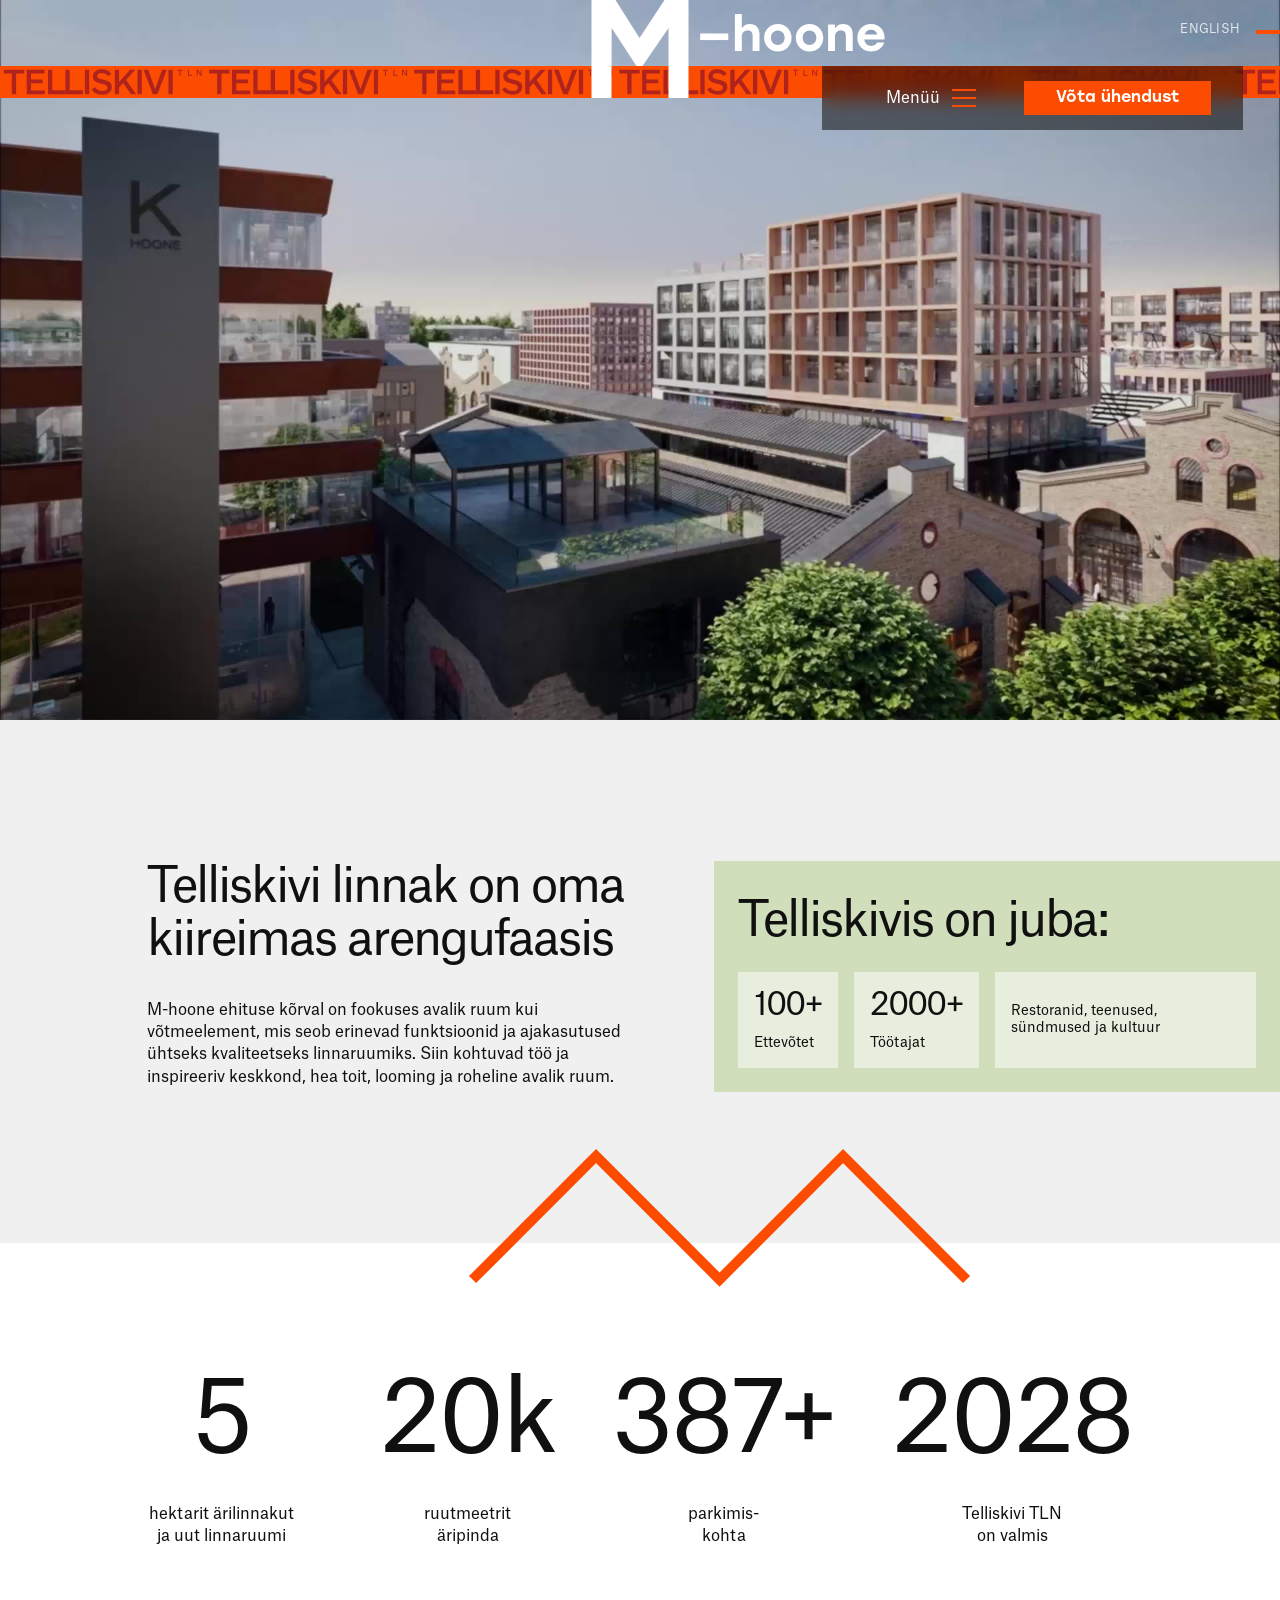
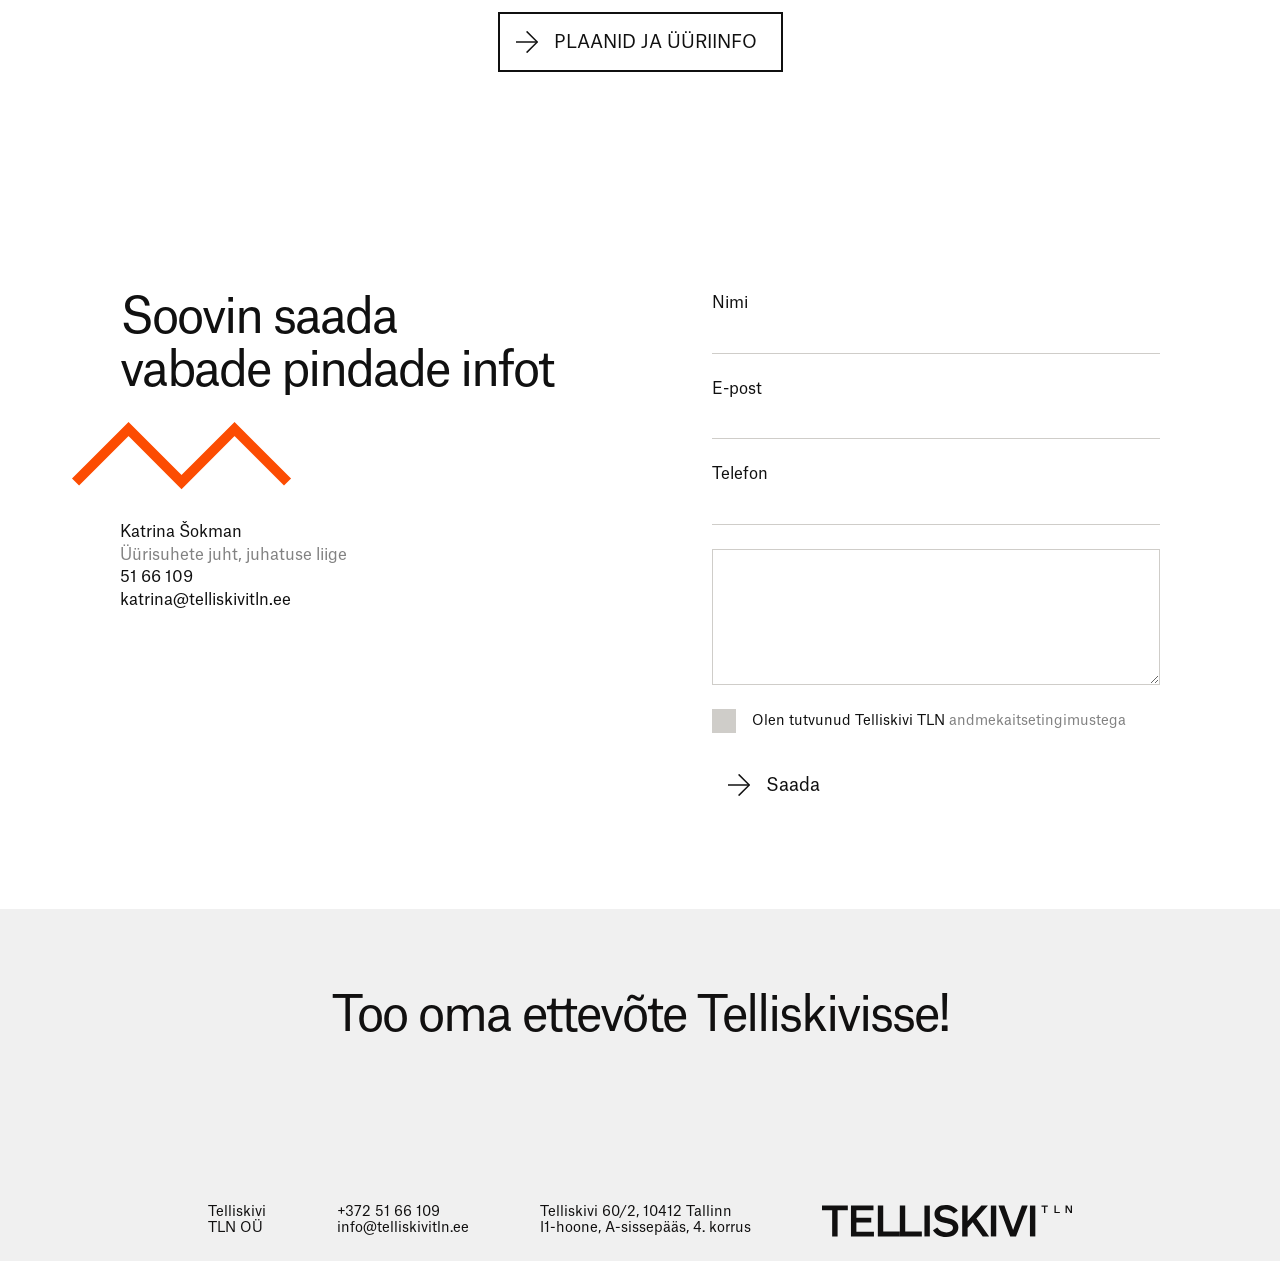
==== index.html @ 3dfd6c57 "Add files via upload" ====
<!doctype html>
<html lang="et">
<head>
  <!-- @head -->
  <meta charset="utf-8">
  <meta name="viewport" content="width=device-width, initial-scale=1">
  <meta name="robots" content="noindex, nofollow">
  <meta name="theme-color" content="#FC4C02">
  <!-- Fonts are always fetched in CORS mode, so this preload needs crossorigin.
       That means it fails when you open the file straight from Finder (file://)
       and Chrome logs a warning — harmless, and it works correctly once the site
       is served over http, which is how the client will see it. -->
  <link rel="preload" href="assets/fonts/AtlasGrotesk-Regular-Web.woff" as="font" type="font/woff" crossorigin>
  <link rel="stylesheet" href="assets/css/tokens.css">
  <link rel="stylesheet" href="assets/css/style.css">
  <!-- /@head -->
  <title>M-hoone | Telliskivi TLN</title>
</head>
<body>

  <!-- @sprite -->
  <svg class="sprite" aria-hidden="true" focusable="false" xmlns="http://www.w3.org/2000/svg">
    <!-- nool.svg, stroke switched to currentColor so it follows the button label -->
    <symbol id="ic-nool" viewBox="0 0 22 22">
      <path d="M0 11.0024H21.2067" stroke="currentColor" stroke-width="1.5" stroke-miterlimit="10" fill="none"/>
      <path d="M10.6033 0.367188L21.2637 11.0025L10.6033 21.6378" stroke="currentColor" stroke-width="1.5" stroke-miterlimit="10" fill="none"/>
    </symbol>
    <!-- nool_small.svg — 9x9 down chevron -->
    <symbol id="ic-nool-small" viewBox="0 0 9 9">
      <path d="M4.22119 0L4.22119 7.71152" stroke="currentColor" stroke-miterlimit="10" fill="none"/>
      <path d="M0.354004 3.85596L4.22139 7.73246L8.08878 3.85596" stroke="currentColor" stroke-miterlimit="10" fill="none"/>
    </symbol>
    <!-- clear-filters X (Figma 1:33245, 18x18) -->
    <symbol id="ic-sulge" viewBox="0 0 18 18">
      <path d="M1 1L17 17" stroke="currentColor" stroke-width="1.5" stroke-miterlimit="10" fill="none"/>
      <path d="M17 1L1 17" stroke="currentColor" stroke-width="1.5" stroke-miterlimit="10" fill="none"/>
    </symbol>
  </svg>
  <!-- /@sprite -->

  <!-- @header -->
  <header class="hdr" data-header>

    <a class="hdr__lang" href="#" aria-label="Switch to English">ENGLISH</a>
    <span class="hdr__lang-bar" aria-hidden="true"></span>

    <!-- ticker — the exported strip (logo_scroll.svg), cropped to one
         205.12px x 7 word period so it tiles seamlessly. -->
    <div class="ticker" aria-hidden="true">
      <div class="ticker__track" data-ticker-track></div>
    </div>

    <!-- Logo is inlined so it can take its colour from the header:
         white over the hero video, dark on the pale pages. One asset,
         no light/dark pair to keep in sync. Source: m-hoone-logo.svg -->
    <a class="hdr__logo" href="index.html" aria-label="M-hoone, Telliskivi">
      <svg class="hdr__logo-svg" role="img" aria-label="M-hoone" width="419" height="98" viewBox="0 0 419 98" fill="none" xmlns="http://www.w3.org/2000/svg">
      <path d="M404.751 51.5759C396.495 51.5759 390.831 45.7199 390.831 37.8479C390.831 29.9279 396.543 24.0239 404.607 24.0239C413.343 24.0239 418.767 30.8879 418.095 39.5759H397.839C398.271 43.7999 401.151 45.9119 404.703 45.9119C407.343 45.9119 409.647 44.7119 410.559 42.5999H417.663C415.695 48.8399 410.415 51.5759 404.751 51.5759ZM398.175 34.5359H410.799C410.031 31.6559 407.871 29.6879 404.559 29.6879C401.199 29.6879 399.039 31.7039 398.175 34.5359Z" fill="currentColor"/>
      <path d="M361.596 50.9999V24.5999H368.46V28.1999C370.38 25.5119 373.02 24.0239 376.668 24.0239C382.62 24.0239 386.22 27.9599 386.22 34.4399V50.9999H379.356V35.9279C379.356 32.4719 378.06 30.5519 374.412 30.5519C370.524 30.5519 368.46 32.8079 368.46 37.1279V50.9999H361.596Z" fill="currentColor"/>
      <path d="M343.012 24.0239C350.644 24.0239 356.788 29.8319 356.788 37.7999C356.788 45.7679 350.74 51.5759 343.012 51.5759C335.332 51.5759 329.284 45.7199 329.284 37.7999C329.284 29.8319 335.428 24.0239 343.012 24.0239ZM343.012 30.5519C339.172 30.5519 336.196 33.4799 336.196 37.7999C336.196 42.1679 339.172 45.0479 343.012 45.0479C346.852 45.0479 349.828 42.1679 349.828 37.7999C349.828 33.4799 346.852 30.5519 343.012 30.5519Z" fill="currentColor"/>
      <path d="M311.325 24.0239C318.957 24.0239 325.101 29.8319 325.101 37.7999C325.101 45.7679 319.053 51.5759 311.325 51.5759C303.645 51.5759 297.597 45.7199 297.597 37.7999C297.597 29.8319 303.741 24.0239 311.325 24.0239ZM311.325 30.5519C307.485 30.5519 304.509 33.4799 304.509 37.7999C304.509 42.1679 307.485 45.0479 311.325 45.0479C315.165 45.0479 318.141 42.1679 318.141 37.7999C318.141 33.4799 315.165 30.5519 311.325 30.5519Z" fill="currentColor"/>
      <path d="M268.413 51V14.04H275.277V28.2C277.197 25.512 279.837 24.024 283.485 24.024C289.389 24.024 292.989 27.96 292.989 34.44V51H286.125V35.928C286.125 32.472 284.781 30.552 281.181 30.552C277.341 30.552 275.277 32.808 275.277 37.128V51H268.413Z" fill="currentColor"/>
      <path d="M261.776 33.48V40.056H233.648V33.48H261.776Z" fill="currentColor"/>
      <path d="M125 98V0H149L173 38L198 0H222V98L202 98V28L176 66L170 66L145.161 28L145 98L125 98Z" fill="currentColor"/>
      </svg>
    </a>

    <div class="hdr__menu">
      <button class="hdr__menu-btn" data-burger aria-expanded="false" aria-controls="site-nav">
        <span class="hdr__menu-label">Men&uuml;&uuml;</span>
        <span class="hdr__burger" aria-hidden="true"><i></i><i></i><i></i></span>
      </button>
      <a class="btn btn--orange" href="#kontakt">V&otilde;ta &uuml;hendust</a>
    </div>

    <!-- open menu — Figma 1:399. Blurred panel under the menu bar, right-inset 224px. -->
    <nav class="menu-drop" id="site-nav" data-nav>
      <a href="index.html" data-page="index" aria-current="page">Tutvustus</a>
      <a href="hinnad-ja-plaanid.html" data-page="hinnad-ja-plaanid">Plaanid ja &uuml;&uuml;riinfo</a>
      <a href="siseviimistlus.html" data-page="siseviimistlus">Siseviimistlus</a>
      <a href="galerii.html" data-page="galerii">Galerii</a>
      <a href="https://telliskivitln.ee" data-page="telliskivi">Telliskivi TLN</a>
    </nav>

  </header>
  <!-- /@header -->

  <main>

    <!-- ===== HERO (Figma 1:21) ===== -->
    <section class="hero">
      <div class="hero__media">
        <video class="hero__video"
               data-lazy-video
               data-src="assets/video/hero.mp4"
               poster="assets/img/hero-poster.jpg"
               muted loop playsinline preload="none"
               aria-label="Telliskivi linnak, M-hoone"></video>
      </div>
    </section>

    <!-- ===== INTRO (Figma 1:71) ===== -->
    <section class="intro">
      <div class="canvas">
      <div class="intro__grid">

        <div class="intro__text">
          <h1 class="intro__title h1" data-reveal>Telliskivi linnak on oma kiireimas arengufaasis</h1>
          <p class="intro__body" data-reveal data-reveal-delay="120">
            M-hoone ehituse k&otilde;rval on fookuses avalik ruum kui v&otilde;tmeelement, mis seob
            erinevad funktsioonid ja ajakasutused &uuml;htseks kvaliteetseks linnaruumiks. Siin
            kohtuvad t&ouml;&ouml; ja inspireeriv keskkond, hea toit, looming ja roheline avalik ruum.
          </p>
        </div>

        <aside class="already" data-reveal data-reveal-delay="200">
          <p class="already__title h1">Telliskivis on juba:</p>
          <div class="already__row">
            <div class="already__card">
              <p class="already__num h3">100+</p>
              <p class="already__label">Ettev&otilde;tet</p>
            </div>
            <div class="already__card">
              <p class="already__num h3">2000+</p>
              <p class="already__label">T&ouml;&ouml;tajat</p>
            </div>
            <div class="already__card already__card--wide">
              <p class="already__label">Restoranid, teenused, s&uuml;ndmused ja kultuur</p>
            </div>
          </div>
        </aside>

      </div>

      <!-- Figma 1:74 — bridges the grey section into the white one below -->
      <svg class="zigzag zigzag--divider" viewBox="0 0 502 138" aria-hidden="true" data-reveal>
        <path d="M3.53552 130.571L127.036 7.07129L250.536 130.571L374.036 7.07129L497.536 130.571"/>
      </svg>
      </div>
    </section>

    <!-- ===== STATS (Figma 1:86) ===== -->
    <section class="stats">
      <div class="stats__row">
        <div class="stat" data-reveal>
          <p class="stat__num h2" data-count-to="5">5</p>
          <p class="stat__label">hektarit &auml;rilinnakut ja uut linnaruumi</p>
        </div>
        <div class="stat" data-reveal data-reveal-delay="80">
          <p class="stat__num h2" data-count-to="20" data-count-suffix="k">20k</p>
          <p class="stat__label">ruutmeetrit<br>&auml;ripinda</p>
        </div>
        <div class="stat" data-reveal data-reveal-delay="160">
          <p class="stat__num h2" data-count-to="400" data-count-suffix="+">400+</p>
          <p class="stat__label">parkimis-<br>kohta</p>
        </div>
        <div class="stat" data-reveal data-reveal-delay="240">
          <p class="stat__num h2">2028</p>
          <p class="stat__label">Telliskivi TLN<br>on valmis</p>
        </div>
      </div>

      <a class="nupp nupp--outline" href="hinnad-ja-plaanid.html" data-reveal data-reveal-delay="320">
        <svg class="nupp__arrow" aria-hidden="true"><use href="#ic-nool"/></svg>
        PLAANID JA &Uuml;&Uuml;RIINFO
      </a>
    </section>

  </main>

  <!-- @contact -->
  <section class="contact" id="kontakt">
    <div class="canvas">
    <div class="contact__inner">

      <div class="contact__left">
        <h2 class="contact__title" data-reveal>Soovin saada<br>vabade pindade infot</h2>



        <div class="contact__person" data-reveal data-reveal-delay="200">
          <p class="contact__name">Katrina &Scaron;okman</p>
          <p class="contact__role">&Uuml;&uuml;risuhete juht, juhatuse liige</p>
          <p class="contact__line"><a href="tel:+3725166109">51 66 109</a></p>
          <p class="contact__line"><a href="mailto:katrina@telliskivitln.ee">katrina@telliskivitln.ee</a></p>
        </div>
      </div>

      <form class="contact__form" data-fake-submit data-reveal data-reveal-delay="120">
        <label class="ufield">
          <span class="ufield__label">Nimi</span>
          <input class="ufield__input" type="text" name="nimi" required>
        </label>

        <label class="ufield">
          <span class="ufield__label">E-post</span>
          <input class="ufield__input" type="email" name="epost" required>
        </label>

        <label class="ufield">
          <span class="ufield__label">Telefon</span>
          <input class="ufield__input" type="tel" name="telefon">
        </label>

        <textarea class="contact__message" name="sonum" rows="5" aria-label="S&otilde;num"></textarea>

        <label class="checkbox">
          <input type="checkbox" required>
          <span class="checkbox__box" aria-hidden="true"></span>
          <span class="checkbox__text">Olen tutvunud Telliskivi TLN <a href="#">andmekaitsetingimustega</a></span>
        </label>

        <button class="nupp nupp--soft" type="submit">
          <svg class="nupp__arrow" aria-hidden="true"><use href="#ic-nool"/></svg>
          Saada
        </button>

        <p class="contact__sent" data-form-message hidden>Alt&auml;nan! V&otilde;tame teiega peagi &uuml;hendust.</p>
      </form>

      <svg class="zigzag zigzag--contact" viewBox="0 0 220 68" aria-hidden="true" data-reveal data-reveal-delay="120">
        <path d="M3.53564 60.0713L56.5356 7.07129L109.536 60.0713L162.536 7.07129L215.536 60.0713"/>
      </svg>
    </div>
  </section>
  <!-- /@contact -->

  <!-- @cta -->
  <section class="cta">
    <p class="cta__text" data-reveal>Too oma ettev&otilde;te Telliskivisse!</p>
  </section>
  <!-- /@cta -->

  <!-- @footer -->
  <footer class="ftr">
    <div class="ftr__inner">
      <div class="ftr__col">
        <p>Telliskivi<br>TLN O&Uuml;</p>
      </div>
      <div class="ftr__col">
        <p><a href="tel:+3725166109">+372 51 66 109</a><br><a href="mailto:info@telliskivitln.ee">info@telliskivitln.ee</a></p>
      </div>
      <div class="ftr__col">
        <p>Telliskivi 60/2, 10412 Tallinn<br>I1-hoone, A-sissep&auml;&auml;s, 4. korrus</p>
      </div>
      <div class="ftr__brand">
        <img src="assets/img/telliskivitlnfooterlogo.svg" alt="Telliskivi TLN" width="250" height="32">
      </div>
    </div>
  </footer>
  <!-- /@footer -->

  <script src="assets/js/main.js"></script>
</body>
</html>
---- assets/css/tokens.css ----
/* ============================================================
   tokens.css — Telliskivi M-hoone
   Values taken from Figma variables (file 0kVi6GIe6JrLiDVDbWFQjN).
   Do not invent values here.
   ============================================================ */

/* --- fonts --------------------------------------------------
   Atlas Grotesk and Stolzl are licensed. Drop the .woff2 files
   into assets/fonts/ with these exact names and the whole site
   switches to the real typefaces — nothing else to change.
   Until then the browser falls through to the substitutes below.
   ------------------------------------------------------------ */

/* Files supplied 2026-09-04. Paths point at exactly what is in assets/fonts/.

   All four Atlas cuts and Stolzl Medium are in. Regular arrived as .otf;
   converted to .woff (65KB vs 155KB) and listed first, with the .otf as
   the fallback so either file alone works. A .woff2 from the foundry's
   Web kit would be ~45KB — see ASSETS.md. */

@font-face {
  font-family: "Atlas Grotesk";
  src: url("../fonts/AtlasGrotesk-Regular-Web.woff") format("woff"),
       url("../fonts/AtlasGrotesk-Regular.otf") format("opentype");
  font-weight: 400;
  font-style: normal;
  font-display: swap;
}

@font-face {
  font-family: "Atlas Grotesk";
  src: url("../fonts/AtlasGrotesk-RegularItalic-Web.woff2") format("woff2"),
       url("../fonts/AtlasGrotesk-RegularItalic-Web.woff") format("woff");
  font-weight: 400;
  font-style: italic;
  font-display: swap;
}

@font-face {
  font-family: "Atlas Grotesk";
  src: url("../fonts/AtlasGrotesk-Medium-Web.woff2") format("woff2"),
       url("../fonts/AtlasGrotesk-Medium-Web.woff") format("woff");
  font-weight: 500;
  font-style: normal;
  font-display: swap;
}

@font-face {
  font-family: "Atlas Grotesk";
  src: url("../fonts/AtlasGrotesk-MediumItalic-Web.woff2") format("woff2"),
       url("../fonts/AtlasGrotesk-MediumItalic-Web.woff") format("woff");
  font-weight: 500;
  font-style: italic;
  font-display: swap;
}

@font-face {
  font-family: "Stolzl";
  src: url("../fonts/StolzlMedium/font.woff2") format("woff2"),
       url("../fonts/StolzlMedium/font.woff") format("woff");
  font-weight: 500;
  font-style: normal;
  font-display: swap;
}

/* Stolzl Display Medium — a separate cut for large sizes. Not referenced
   yet; Figma names the family plainly "Stolzl". Say the word if the big
   type should use this instead. */
@font-face {
  font-family: "Stolzl Display";
  src: url("../fonts/StolzlDisplayMedium/font.woff2") format("woff2"),
       url("../fonts/StolzlDisplayMedium/font.woff") format("woff");
  font-weight: 500;
  font-style: normal;
  font-display: swap;
}

:root {
  /* --- colour (Figma variables) ---------------------------- */
  --c-orange:      #FC4C02;   /* Telliskivi ORANŽ */
  --c-darkred:     #AF231C;   /* Telliskivi tumepunane */
  --c-lightgreen:  #D0DEBB;   /* Telliskivi heleroheline */
  --c-lightgrey:   #F0F0F0;   /* Helehall */

  --c-black:       #101010;
  --c-white:       #FFFFFF;
  --c-text:        var(--c-black);
  --c-text-muted:  #8A8A8A;
  --c-border:      #DCDCDC;
  --c-bg:          var(--c-white);

  --c-orange-hover: #E74219;   /* Figma variable "oranži hover" */

  /* Logo colour on the pale-header pages. The page's own near-black is
     #101010, so #333 reads slightly softer than the text beside it.
     One value, switches every pale-header page. */
  --c-logo-dark: #333333;

  /* --- type ------------------------------------------------
     Both real now. The substitutes below stay in the stack only as a
     safety net if a font file ever fails to load. */
  --font-body:    "Atlas Grotesk", system-ui, -apple-system, sans-serif;
  --font-display: "Stolzl", system-ui, -apple-system, sans-serif;

  /* Figma text styles, verbatim */
  --fs-h2:      100px;  --ls-h2: -3px;   --lh-h2: 1.1;   /* M-hoone H2 */
  --fs-h1:       48px;  --ls-h1: -2px;   --lh-h1: 1.1;   /* M-hoone H1 */
  --fs-h3:       32px;  --ls-h3: -2px;   --lh-h3: 1.1;   /* M-hoone H3 */
  --fs-menu:     18px;  --lh-menu: 24px;                 /* Menüü */
  --fs-b1:       16px;  --lh-b1: 1.4;
  --fs-b2:       14px;  --lh-b2: 1.2;
  --fs-b3:       12px;  --lh-b3: 1.2;

  /* Stolzl display sizes */
  --fs-stolzl-h1: 48px; --lh-stolzl-h1: 1.1;
  --fs-stolzl-h3: 16px; --lh-stolzl-h3: 1.4;

  /* --- space ----------------------------------------------- */
  --sp-1: 4px;   --sp-2: 8px;   --sp-3: 12px;  --sp-4: 16px;
  --sp-5: 24px;  --sp-6: 32px;  --sp-7: 48px;  --sp-8: 64px;
  --sp-9: 96px;  --sp-10: 144px;

  /* --- layout ---------------------------------------------- */
  --container: 1440px;
  --gutter:    120px;   /* Figma content inset on 1440 */
  --ticker-h:  32px;
  --menu-h:    64px;

  /* --- motion ---------------------------------------------- */
  --ease:     cubic-bezier(0.22, 0.61, 0.36, 1);
  --ease-out: cubic-bezier(0.16, 1, 0.3, 1);
  --dur-fast: 150ms;
  --dur:      250ms;
  --dur-slow: 450ms;
  --ticker-speed: 40s;
}

@media (max-width: 1200px) { :root { --gutter: 48px; } }
@media (max-width: 700px)  { :root { --gutter: 20px; --fs-h2: 52px; --ls-h2: -1.5px; --fs-h1: 32px; --ls-h1: -1px; --fs-h3: 24px; } }
---- assets/css/style.css ----
/* ============================================================
   Telliskivi M-hoone — prototype styles
   Layout values taken from the Figma frames at 1440px.
   Below 1200px the layout is an adaptation, not designed.
   ============================================================ */

*, *::before, *::after { box-sizing: border-box; }

/* An explicit display value beats the UA's [hidden]{display:none}, which
   silently un-hides anything toggled with the hidden attribute. */
[hidden] { display: none !important; }

html { scroll-behavior: smooth; overflow-x: hidden; }

body {
  margin: 0;
  font-family: var(--font-body);
  font-size: var(--fs-b1);
  line-height: var(--lh-b1);
  color: var(--c-text);
  background: var(--c-white);
  -webkit-font-smoothing: antialiased;
  overflow-x: hidden;
}

img, svg, video { display: block; max-width: 100%; }
a { color: inherit; text-decoration: none; }
p { margin: 0; }

h1, h2, h3 { margin: 0; font-weight: 400; }

.h1 { font-size: var(--fs-h1); line-height: var(--lh-h1); letter-spacing: var(--ls-h1); }
.h2 { font-size: var(--fs-h2); line-height: var(--lh-h2); letter-spacing: var(--ls-h2); }
.h3 { font-size: var(--fs-h3); line-height: var(--lh-h3); letter-spacing: var(--ls-h3); }

.wrap { max-width: var(--container); margin-inline: auto; padding-inline: var(--gutter); }

/* Figma is a fixed 1440 canvas. Sections keep their background full-bleed and
   put content on this, so the absolute placements below are the Figma numbers
   verbatim rather than percentages that drift. */
.canvas { position: relative; max-width: var(--container); margin-inline: auto; }

.sprite { position: absolute; width: 0; height: 0; overflow: hidden; }

/* ============================================================
   HEADER
   ============================================================ */

.hdr {
  position: absolute;
  inset: 0 0 auto 0;
  z-index: 60;
  height: 130px;
  color: var(--c-white);
  pointer-events: none;
}

.hdr > * { pointer-events: auto; }

/* light variant — header sits on a pale page instead of a photo */
.hdr--light { color: var(--c-black); }

.hdr__lang {
  position: absolute;
  top: 22px;
  right: 40px;
  z-index: 3;
  font-size: var(--fs-b3);
  line-height: var(--lh-b3);
  letter-spacing: 0.02em;
  opacity: 0.8;
  transition: opacity var(--dur-fast) var(--ease);
}
.hdr__lang:hover { opacity: 1; }

.hdr__lang-bar {
  position: absolute;
  top: 30px;
  right: 0;
  width: 24px;
  height: 4px;
  background: var(--c-orange);
}

/* --- marquee ticker (logo_scroll.svg) -----------------------
   The exported strip is dark-red TELLISKIVI on an orange band.
   ticker-tile.svg is that artwork cropped to exactly one repeat
   period (7 words x 205.124px = 1435.87px), so repeat-x tiles it
   with no seam. The track is one tile wider than the viewport and
   translates by exactly one tile — composited, no repaint. */

.ticker {
  position: absolute;
  top: 66px;
  left: 0;
  right: 0;
  height: var(--ticker-h);
  overflow: hidden;
  z-index: 1;
  background: var(--c-orange);
}

.ticker__track {
  height: var(--ticker-h);
  width: calc(100% + 1436px);
  background: url("../img/ticker-tile.svg") repeat-x left center;
  background-size: 1435.87px var(--ticker-h);
  animation: ticker-scroll 24s linear infinite;
}

@keyframes ticker-scroll {
  from { transform: translate3d(0, 0, 0); }
  to   { transform: translate3d(-1435.87px, 0, 0); }
}

.ticker:hover .ticker__track { animation-play-state: paused; }

/* --- logo lockup (sits ON TOP of the ticker, interrupting it) --- */

.hdr__logo {
  position: absolute;
  top: 0;
  left: 50%;
  /* Figma centres the M mark on the canvas and lets "hoone" hang to the
     right, so the exported lockup sits 36px right of centre — not centred
     itself. (1:388 puts the mark at 50%-98px, spanning 547..894 of 1440.) */
  transform: translateX(calc(-50% + 36px));
  z-index: 2;
  display: block;
  height: 98px;
}

.hdr__logo-svg { height: 98px; width: auto; display: block; color: inherit; }

/* The logo takes the header's colour. One dial for the dark pages: */
.page--light .hdr { color: var(--c-logo-dark); }

/* --- menu box ---------------------------------------------- */

.hdr__menu {
  position: absolute;
  top: 66px;
  right: 37px;
  z-index: 3;
  display: flex;
  align-items: center;
  justify-content: flex-end;
  gap: var(--sp-7);
  height: var(--menu-h);
  padding-left: var(--sp-8);
  padding-right: var(--sp-6);
  background: rgba(0, 0, 0, 0.5);
  backdrop-filter: blur(10px);
  -webkit-backdrop-filter: blur(10px);
}

.hdr__menu-btn {
  display: flex;
  align-items: center;
  gap: var(--sp-3);
  padding: 0;
  border: 0;
  background: none;
  color: var(--c-white);
  font: inherit;
  font-size: var(--fs-b1);
  cursor: pointer;
}

.hdr__menu-label { transition: opacity var(--dur-fast) var(--ease); }
.hdr__menu-btn:hover .hdr__menu-label { opacity: 0.75; }

.hdr__burger {
  display: flex;
  flex-direction: column;
  justify-content: center;
  gap: 6px;
  width: 24px;
  height: 24px;
}

.hdr__burger i {
  display: block;
  width: 100%;
  height: 2px;
  background: var(--c-orange);
  transition: transform var(--dur) var(--ease), opacity var(--dur-fast) var(--ease);
}

/* Figma keeps the three bars in the open state — no X. The open menu
   is signalled by the panel itself; the bars just brighten slightly. */
.hdr__menu-btn[aria-expanded="true"] .hdr__burger i { background: var(--c-white); }

/* --- open menu (Figma 1:399) --------------------------------
   A second blurred panel that drops below the menu bar. Its right
   edge is inset 224px, so it sits under "Menüü" and clear of the
   orange button — same as the design. */

.menu-drop {
  position: absolute;
  top: 138px;
  right: 224px;
  z-index: 3;
  display: flex;
  flex-direction: column;
  gap: var(--sp-6);
  padding: var(--sp-5) var(--sp-6) var(--sp-5) var(--sp-8);
  background: rgba(0, 0, 0, 0.5);
  backdrop-filter: blur(10px);
  -webkit-backdrop-filter: blur(10px);
  color: var(--c-white);

  opacity: 0;
  transform: translateY(-8px);
  pointer-events: none;
  transition: opacity var(--dur) var(--ease), transform var(--dur) var(--ease);
}

.menu-drop.is-open { opacity: 1; transform: none; pointer-events: auto; }

.menu-drop a {
  position: relative;
  font-size: var(--fs-b1);
  line-height: var(--lh-b1);
  white-space: nowrap;
  color: var(--c-white);
  transition: color var(--dur-fast) var(--ease);
}

.menu-drop a::after {
  content: "";
  position: absolute;
  left: 0; bottom: -3px;
  width: 100%; height: 1px;
  background: var(--c-orange);
  transform: scaleX(0);
  transform-origin: right;
  transition: transform var(--dur) var(--ease-out);
}

.menu-drop a:hover { color: var(--c-orange); }
.menu-drop a:hover::after { transform: scaleX(1); transform-origin: left; }
.menu-drop a[aria-current="page"] { color: var(--c-orange); }

/* ============================================================
   BUTTONS — audited against Figma "Tükid" (1:66082), which carries
   the default AND hover state for every button in the design.

   The designed hover on every arrow button is the same move:
     background  -> Helehall #F0F0F0   (orange -> oranži hover #E74219)
     padding-left 16 -> 20, gap 16 -> 12
   Net box width is unchanged: only the arrow slides 4px toward the
   label. Implemented as a transform on the arrow so nothing reflows.
   ============================================================ */

.nupp {
  display: inline-flex;
  align-items: center;
  gap: var(--sp-4);
  padding: var(--sp-4);
  border: 0;
  background: transparent;
  color: var(--c-black);
  font-family: var(--font-body);
  font-size: var(--fs-menu);
  line-height: var(--lh-menu);
  cursor: pointer;
  transition: background var(--dur) var(--ease), color var(--dur) var(--ease);
}

.nupp__arrow {
  flex: none;
  width: 22px;
  height: 22px;
  transition: transform var(--dur) var(--ease-out);
}

.nupp:hover { background: var(--c-lightgrey); }
.nupp:hover .nupp__arrow { transform: translateX(4px); }

.nupp:focus-visible { outline: 2px solid var(--c-orange); outline-offset: 2px; }

/* Nupp_small, orange fill — Figma 1:66098 / 1:66108. Label is BLACK. */
.nupp--orange { background: var(--c-orange); }
.nupp--orange:hover { background: var(--c-orange-hover); }

/* Nupp_small, 2px outline — used for PLAANID JA ÜÜRIINFO (1:100, 1:551) */
.nupp--outline { border: 2px solid var(--c-black); padding: var(--sp-4) var(--sp-5) var(--sp-4) var(--sp-4); }

/* Saada — translucent white (1:702) */
.nupp--soft { background: rgba(255, 255, 255, 0.8); }

/* Round arrow button, carousel + map (1:66146 / 1:66158) */
.nupp-round { padding: var(--sp-4); gap: 0; }
.nupp-round--back { transform: rotate(180deg); }

/* Väike nupp — 14px label + small down arrow (1:66162 / 1:66167) */
.nupp-sm {
  display: inline-flex;
  align-items: flex-start;
  gap: 5px;
  padding: 0;
  border: 0;
  background: none;
  color: var(--c-black);
  font-family: var(--font-body);
  font-size: var(--fs-b2);
  line-height: var(--lh-b2);
  cursor: pointer;
}
.nupp-sm__arrow { flex: none; width: 12px; height: 13px; margin-top: 2px; transition: transform var(--dur) var(--ease-out); }
.nupp-sm:hover .nupp-sm__arrow { transform: translateY(3px); }

/* Header / card CTA pill — a different family: Stolzl Medium, WHITE
   label, px32 py6 (1:397, 1:504, 1:497). Not a Nupp_small. */
.btn {
  display: inline-flex;
  align-items: center;
  justify-content: center;
  gap: var(--sp-3);
  font: inherit;
  border: 0;
  cursor: pointer;
  transition: background var(--dur-fast) var(--ease);
}

.btn--orange {
  padding: 6px var(--sp-6);
  background: var(--c-orange);
  color: var(--c-white);
  font-family: var(--font-display);
  font-weight: 500;
  font-size: var(--fs-stolzl-h3);
  line-height: var(--lh-stolzl-h3);
}
.btn--orange:hover { background: var(--c-orange-hover); }

/* ============================================================
   ZIGZAG MOTIF — the designer's own paths (zigzag-large.svg /
   contactform_m.svg), inlined so they can still draw themselves on.
   Both are a 10px #FC4C02 stroke; only the scale differs.
   ============================================================ */

.zigzag {
  fill: none;
  stroke: var(--c-orange);
  stroke-width: 10;
  overflow: visible;
}

.zigzag path {
  stroke-dashoffset: var(--zz-len);
  stroke-dasharray: var(--zz-len);
  transition: stroke-dashoffset 1000ms var(--ease-out);
}
.zigzag.is-visible path { stroke-dashoffset: 0; }

/* Figma 1:74 — 494x123.5 box, art overflows it by the stroke, so the
   SVG is 502x138 sitting 3.56px left and 7.07px above the box. */
.zigzag--divider {
  --zz-len: 720;
  position: absolute;
  left: 469.44px;
  top: 428.93px;
  width: 502px;
  height: 138px;
  z-index: 2;
}

/* Figma 1:708 — 212x53 box at 76,261; SVG is 220x68 offset likewise. */
.zigzag--contact {
  --zz-len: 310;
  position: absolute;
  left: 72.46px;
  top: 253.93px;
  width: 220px;
  height: 68px;
}

/* ============================================================
   CONTACT (Figma 1:687) — heading at x142, form at x720 w448
   ============================================================ */

.contact { background: var(--c-white); }

.contact .canvas { min-height: 615px; padding: 124px 272px 96px 142px; }

.contact__inner {
  display: grid;
  grid-template-columns: 578px 448px;
  align-items: start;
}

.contact__title { font-size: var(--fs-h1); line-height: var(--lh-h1); letter-spacing: var(--ls-h1); }

.contact__person { margin-top: 124px; width: 291px; font-size: var(--fs-b1); line-height: var(--lh-b1); }
.contact__name { font-size: var(--fs-b1); }
.contact__role { color: #828282; margin-bottom: var(--lh-b1); }
.contact__line a { transition: color var(--dur-fast) var(--ease); }
.contact__line a:hover { color: var(--c-orange); }

.contact__form { display: flex; flex-direction: column; gap: var(--sp-5); width: 448px; }

.ufield { display: block; }
.ufield__label { display: block; font-size: var(--fs-b1); line-height: var(--lh-b1); color: var(--c-text); }

.ufield__input {
  width: 100%;
  padding: var(--sp-2) 0;
  border: 0;
  border-bottom: 1px solid #CFCDC9;
  background: transparent;
  font: inherit;
  transition: border-color var(--dur) var(--ease);
}
.ufield__input:focus { outline: none; border-bottom-color: var(--c-orange); }

.contact__message {
  width: 100%;
  height: 136px;
  padding: var(--sp-4);
  border: 1px solid #CFCDC9;
  background: transparent;
  font: inherit;
  resize: vertical;
  transition: border-color var(--dur) var(--ease);
}
.contact__message:focus { outline: none; border-color: var(--c-orange); }

.checkbox {
  display: flex;
  align-items: center;
  gap: var(--sp-4);
  font-size: var(--fs-b2);
  line-height: var(--lh-b2);
  cursor: pointer;
}
.checkbox input { position: absolute; opacity: 0; width: 0; height: 0; }

.checkbox__box {
  flex: none;
  position: relative;
  width: 24px;
  height: 24px;
  border: 1px solid #CFCDC9;
  background: #CFCDC9;
}
.checkbox__box::after {
  content: "";
  position: absolute;
  left: 8px; top: 8px;
  width: 8px; height: 8px;
  background: var(--c-orange);
  transform: scale(0);
  transition: transform var(--dur-fast) var(--ease-out);
}
.checkbox input:checked + .checkbox__box::after { transform: scale(1); }
.checkbox input:focus-visible + .checkbox__box { box-shadow: 0 0 0 3px rgba(252, 76, 2, 0.25); }
.checkbox__text a { color: #828282; }

.contact__form .nupp--soft { align-self: flex-start; }

.contact__sent { font-size: var(--fs-b2); color: var(--c-orange); }

/* ============================================================
   JALUS (Figma 1:709) — CTA band + footer, both on Helehall
   ============================================================ */

.cta {
  display: flex;
  align-items: center;
  justify-content: center;
  height: 214px;
  padding: var(--sp-5);
  background: var(--c-lightgrey);
  text-align: center;
}

.cta__text {
  font-size: var(--fs-h1);
  line-height: var(--lh-h1);
  letter-spacing: var(--ls-h1);
  color: #111010;
}

.ftr { display: flex; justify-content: center; background: var(--c-lightgrey); }

.ftr__inner {
  display: flex;
  align-items: flex-end;
  justify-content: space-between;
  gap: var(--sp-5);
  width: 912px;
  height: 138px;
  padding: var(--sp-5);
  font-size: var(--fs-b2);
  line-height: var(--lh-b2);
  color: #111010;
}

.ftr__col a { transition: color var(--dur-fast) var(--ease); }
.ftr__col a:hover { color: var(--c-orange); }
.ftr__brand img { width: 250px; height: 32px; object-fit: contain; }
.ftr__brand.is-missing { width: 250px; height: 32px; }

/* ============================================================
   REVEAL
   ============================================================ */

[data-reveal] {
  opacity: 0;
  transform: translateY(24px);
  transition: opacity var(--dur-slow) var(--ease-out),
              transform var(--dur-slow) var(--ease-out);
}
[data-reveal].is-visible { opacity: 1; transform: none; }

/* ============================================================
   RESPONSIVE — adaptation, not designed
   ============================================================ */

@media (max-width: 1400px) {
  .contact .canvas { padding-inline: var(--gutter); }
  .contact__inner { grid-template-columns: minmax(0, 1fr) 448px; gap: var(--sp-7); }
}

@media (max-width: 1100px) {
  .contact .canvas { padding-block: 96px; min-height: 0; }
  .contact__inner { grid-template-columns: 1fr; gap: var(--sp-7); }
  .contact__form { width: 100%; }
  .zigzag--contact { position: static; margin-block: var(--sp-6); width: 220px; height: 68px; }
  .contact__person { margin-top: var(--sp-6); }
  .ftr__inner { width: 100%; height: auto; flex-wrap: wrap; align-items: flex-start; padding-inline: var(--gutter); }
}

/* --- mobile header: ticker on top, then logo left / actions right.
       Not in Figma (desktop-only file) — this is an adaptation. --- */
@media (max-width: 900px) {
  .hdr { height: 104px; }
  .ticker { top: 0; }
  .hdr__lang, .hdr__lang-bar { display: none; }

  .hdr__logo { left: var(--gutter); transform: none; top: 34px; height: 56px; }
  .hdr__logo-svg { height: 56px; }

  .hdr__menu {
    top: 40px;
    right: var(--gutter);
    height: 48px;
    gap: var(--sp-4);
    padding-left: var(--sp-4);
    padding-right: var(--sp-3);
  }
  .hdr__menu-label { display: none; }
  .hdr__menu .btn--orange { padding: 6px var(--sp-4); font-size: var(--fs-b2); }

  .cta { height: auto; padding-block: var(--sp-9); }
  .ftr__inner { gap: var(--sp-5); padding-block: var(--sp-7); }
}

@media (max-width: 900px) {
  .menu-drop { top: 96px; right: var(--gutter); gap: var(--sp-5); padding: var(--sp-5); }
}

@media (max-width: 420px) {
  .hdr__logo-svg { height: 44px; }
}

@media (prefers-reduced-motion: reduce) {
  html { scroll-behavior: auto; }
  *, *::before, *::after { animation-duration: 0.01ms !important; transition-duration: 0.01ms !important; }
  [data-reveal] { opacity: 1; transform: none; }
  .ticker__track { animation: none; }
}

/* ============================================================
   PAGE: index — HERO (Figma 1:21)
   ============================================================ */

.hero { position: relative; height: 720px; background: #2E2E2E; }

.hero__media { position: absolute; inset: 0; overflow: hidden; }
.hero__media img,
.hero__video {
  width: 100%;
  height: 100%;
  object-fit: cover;
  display: block;
}

/* The poster paints immediately; the video fades over it once it can
   actually play, so there is never a flash of empty box. */
.hero__video { opacity: 0; transition: opacity 600ms var(--ease); }
.hero__video.is-playing { opacity: 1; }
.hero__media::before {
  content: "";
  position: absolute;
  inset: 0;
  background: url("../img/hero-poster.jpg") center / cover no-repeat;
}
.hero__video { position: relative; z-index: 1; }

/* Missing-asset marker: shows exactly which export is still needed.
   Disappears on its own once the file exists. */
.asset { position: relative; }
.asset.is-missing { background: repeating-linear-gradient(45deg, #3a3a3a 0 14px, #333 14px 28px); }
.asset.is-missing img { visibility: hidden; }
.asset.is-missing::after {
  content: "kohat\00E4ide \2192  assets/img/" attr(data-asset);
  position: absolute;
  left: 50%; top: auto; bottom: 32px;
  transform: translateX(-50%);
  padding: 8px 14px;
  background: rgba(16,16,16,.72);
  color: #fff;
  font-size: var(--fs-b3);
  letter-spacing: .02em;
  white-space: nowrap;
  pointer-events: none;
}
.asset img { position: relative; z-index: 1; }

/* ============================================================
   PAGE: index — INTRO (Figma 1:71)
   ============================================================ */

.intro {
  position: relative;
  background: var(--c-lightgrey);
}

.intro .canvas { min-height: 523px; padding-top: 141px; }

.intro__grid {
  padding-left: 147px;
  display: grid;
  grid-template-columns: minmax(0, 1fr) 566px;
  gap: 51px;
  align-items: start;
}

.intro__title { max-width: 676px; }
.intro__body { max-width: 499px; margin-top: var(--sp-6); font-size: var(--fs-b1); line-height: var(--lh-b1); }

.already { background: var(--c-lightgreen); padding: 34px var(--sp-5) var(--sp-5); min-height: 211px; }
.already__title { margin-bottom: var(--sp-5); }
.already__row { display: flex; gap: var(--sp-4); align-items: stretch; }

.already__card {
  display: flex;
  flex-direction: column;
  gap: var(--sp-3);
  justify-content: center;
  padding: var(--sp-4);
  background: rgba(255, 255, 255, 0.5);
  transition: background var(--dur) var(--ease), transform var(--dur) var(--ease);
}
.already__card:hover { background: rgba(255, 255, 255, 0.85); transform: translateY(-2px); }

.already__card--wide { flex: 1 0 0; min-width: 0; }
.already__num { white-space: nowrap; }
.already__label { font-size: var(--fs-b2); line-height: var(--lh-b2); }

/* ============================================================
   PAGE: index — STATS (Figma 1:86)
   ============================================================ */

.stats {
  display: flex;
  flex-direction: column;
  align-items: center;
  gap: var(--sp-8);
  /* Figma declares px-260, but the auto-layout row measures 1019px against
     a 920px content box — so in the file the row overflows its own padding
     and simply centres. Reproduced by letting the padding yield. */
  padding: 128px clamp(24px, calc((100vw - 1120px) / 2), 260px) 96px;
  background: var(--c-white);
}

.stats__row {
  display: flex;
  gap: clamp(28px, 6.6vw, 96px);
  align-items: center;
  justify-content: center;
  text-align: center;
  flex-wrap: nowrap;
}

.stat { display: flex; flex-direction: column; gap: var(--sp-6); align-items: center; justify-content: center; }
.stat__num { line-height: 1; white-space: nowrap; }
.stat:nth-child(1) .stat__label { width: 148px; }
.stat:nth-child(3) { width: 168px; }
.stat:nth-child(4) .stat__label { width: 200px; }
.stat__label { font-size: var(--fs-b1); line-height: var(--lh-b1); }

/* light pages: header text and logo go dark, header sits in flow */
.page--light .hdr { position: relative; }
.page--light main { padding-top: 0; }

@media (max-width: 1200px) {
  .intro .canvas { min-height: 0; padding-bottom: 90px; }
  .intro__grid { grid-template-columns: 1fr; padding-inline: var(--gutter); }
  .already { max-width: 566px; }
  .zigzag--divider { left: 50%; top: auto; bottom: -46px; transform: translateX(-50%); width: min(400px, 76vw); height: auto; }
  .stats { padding-inline: var(--gutter); }
  .stats__row { gap: var(--sp-8); }
}

@media (max-width: 1000px) {
  .stats__row { flex-wrap: wrap; }
  .stat { flex: 0 0 calc(50% - var(--sp-6)); }
  .stat:nth-child(3) { width: auto; }
}

@media (max-width: 900px) {
  .hero { height: 520px; }
  .intro .canvas { padding-top: 120px; }
  .stats { padding-block: 96px 72px; }
  .stats__row { gap: var(--sp-7) var(--sp-6); }
  .already__row { flex-wrap: wrap; }
}

/* ============================================================
   PAGE: Hinnad ja plaanid
   Figma 1:60050 (landing / empty state), 1:60202 (filter bar),
   1:60341 (open dropdown), 1:60333 (tabs), 1:33289 (result cards)
   ============================================================ */

/* header sits inside the grey block on this page */
.page--light .hdr { background: var(--c-lightgrey); }

.find { background: var(--c-lightgrey); }

.find__head { padding: 10px 142px; }

/* --- filter bar (1:60202) ---------------------------------- */

.filters { padding: 47px 142px; }

.filters__row {
  display: flex;
  align-items: flex-start;      /* titles share a baseline */
  justify-content: space-between;
  gap: var(--sp-5);
}

.filter { display: flex; flex-direction: column; gap: var(--sp-4); align-items: flex-start; }

/* One control height across the row. Figma is inconsistent here — chips are
   h-35, the Korrus box and Otsi are h-38, the rest auto — which is what made
   the row look ragged. 38px is the value the file uses most. */
.chip, .field__box, .field__chev, .otsi { height: 38px; }

.filter__title {
  font-family: var(--font-display);
  font-weight: 500;
  font-size: var(--fs-stolzl-h3);
  line-height: var(--lh-stolzl-h3);
  white-space: nowrap;
}

/* Büroo / Kaubandus chips */
.filter__chips { display: flex; gap: var(--sp-2); }

.chip {
  padding-inline: 13px;
  border: 1px solid var(--c-black);
  background: transparent;
  color: var(--c-black);
  font-family: var(--font-body);
  font-size: var(--fs-b3);
  line-height: var(--lh-b3);
  white-space: nowrap;
  cursor: pointer;
  transition: background var(--dur-fast) var(--ease), color var(--dur-fast) var(--ease);
}
/* Selected is WHITE (Figma 1:33155) — the border stays black either way.
   Hover therefore can't also be white, so it darkens against the grey bar. */
.chip:hover { background: rgba(0, 0, 0, 0.05); }
.chip.is-on { background: var(--c-white); }
.chip.is-on:hover { background: var(--c-white); }

/* select: label box + chevron box, borders collapsed (mr:-1px in Figma) */
.field { position: relative; display: flex; }

/* Label box and chevron box are two bordered halves of ONE control, so a
   hover lights both and the chevron is part of the click target. */
.field__control {
  display: flex;
  align-items: stretch;
  padding: 0;
  border: 0;
  background: none;
  font: inherit;
  cursor: pointer;
}

.field__box,
.field__chev {
  flex: none;               /* never let the row squeeze these */
  display: flex;
  align-items: center;
  justify-content: center;
  padding-inline: 13px;
  border: 1px solid var(--c-black);
  background: transparent;
  color: var(--c-black);
  transition: background var(--dur-fast) var(--ease),
              border-color var(--dur-fast) var(--ease);
}

.field__box {
  margin-right: -1px;
  font-family: var(--font-body);
  font-size: var(--fs-b1);
  line-height: var(--lh-b1);
  white-space: nowrap;
}

/* hover: both halves react — a shade darker than the bar, since white
   now means "selected" */
.field__control:hover .field__box,
.field__control:hover .field__chev { background: rgba(0, 0, 0, 0.05); }

.field__control:focus-visible { outline: 2px solid var(--c-orange); outline-offset: 2px; }

.chev { flex: none; width: 8px; height: 8px; color: currentColor; }
.chev use { stroke-width: 1; }

/* selected: only the label half goes white (Figma 1:33174) — the chevron
   half stays put, border unchanged on both */
.field.is-set .field__box { background: var(--c-white); }
.field.is-set .field__control:hover .field__box { background: var(--c-white); }

/* open dropdown (1:60341) — sits flush under the field, borders collapsed */
.dd {
  position: absolute;
  top: calc(100% - 1px);
  left: 0;
  z-index: 20;
  display: none;
  flex-direction: column;
  min-width: 144px;
}
.field.is-open .dd { display: flex; }

.dd__opt {
  width: 100%;
  padding: 13px;
  margin-bottom: -1px;
  border: 1px solid var(--c-black);
  background: var(--c-white);
  color: var(--c-black);
  font-family: var(--font-body);
  font-size: var(--fs-b1);
  line-height: var(--lh-b1);
  text-align: center;
  white-space: nowrap;
  cursor: pointer;
  transition: background var(--dur-fast) var(--ease);
}
.dd__opt:hover { background: var(--c-lightgrey); }
.dd__opt.is-on { background: var(--c-lightgrey); font-weight: 500; }

sup { font-size: 0.645em; vertical-align: super; line-height: 0; }

/* Otsi (1:60293) — orange, BLACK label, small arrow rotated right */
/* Otsi and Tühjenda share one slot; a blank title keeps the column aligned
   with the rest of the row, exactly as Figma does with a transparent label. */
.filter--action .filter__title { visibility: hidden; }

.otsi {
  display: inline-flex;
  align-items: center;
  gap: var(--sp-2);
  padding-inline: 13px;
  border: 0;
  background: var(--c-orange);
  color: var(--c-black);
  font-family: var(--font-body);
  font-size: var(--fs-b1);
  line-height: var(--lh-b1);
  cursor: pointer;
  transition: background var(--dur-fast) var(--ease);
}
.otsi:hover { background: var(--c-orange-hover); }
.otsi__arrow { flex: none; width: 8px; height: 8px; transform: rotate(-90deg); transition: transform var(--dur) var(--ease-out); }
.otsi:hover .otsi__arrow { transform: rotate(-90deg) translateY(3px); }

/* Tühjenda filtrid (Figma 1:33241) — no box, X icon + label, gap 8.5 */
.tyhjenda {
  display: inline-flex;
  align-items: center;
  gap: 8.5px;
  height: 38px;
  padding: 0 80.84px 0 0;
  border: 0;
  background: none;
  color: var(--c-black);
  font-family: var(--font-body);
  font-size: var(--fs-b1);
  line-height: var(--lh-b1);
  white-space: nowrap;
  cursor: pointer;
  transition: color var(--dur-fast) var(--ease);
}

.tyhjenda__icon {
  flex: none;
  display: flex;
  align-items: center;
  justify-content: center;
  width: 25.5px;
  height: 25.5px;
}

.x { flex: none; width: 18px; height: 18px; color: currentColor; }

.tyhjenda:hover { color: var(--c-orange); }
.tyhjenda:hover .x { transform: rotate(90deg); }
.x { transition: transform var(--dur) var(--ease-out); }

.tyhjenda:focus-visible { outline: 2px solid var(--c-orange); outline-offset: 2px; }

/* --- tabs (1:60333) ---------------------------------------- */

/* Map nav (Figma 4:3834) — grey band between the cards and the map. */
.maptabs {
  display: flex;
  gap: var(--sp-7);
  align-items: flex-start;
  justify-content: center;
  padding-block: 48px;
  background: var(--c-lightgrey);
}

.tab {
  position: relative;
  padding-bottom: 12px;
  font-family: var(--font-display);
  font-weight: 500;
  font-size: var(--fs-stolzl-h3);
  line-height: var(--lh-stolzl-h3);
  white-space: nowrap;
  transition: color var(--dur-fast) var(--ease);
}
.tab:hover { color: var(--c-orange); }

.tab__mark {
  position: absolute;
  left: 50%;
  top: 23px;
  transform: translateX(-50%);
  width: 95px;
  height: 26px;
  fill: none;
  stroke: var(--c-orange);
  stroke-width: 10;
  overflow: visible;
}

/* --- results (1:33287) -------------------------------------- */

.results { background: var(--c-white); padding-block: 64px 96px; }
.results:has(.pinnad:empty) { padding-block: 48px; }
.results .canvas { padding-inline: 142px; }

.results__count { margin-bottom: var(--sp-7); }

/* "Tee valik, et näha vabasid pindasid" is M-hoone H3 (32), not H1 (48).
   The result count "N sobivat pinda" stays at 48. */
.results__count--empty {
  font-size: var(--fs-h3);
  line-height: var(--lh-h3);
  letter-spacing: var(--ls-h3);
  margin-bottom: 0;
}

/* Always four across on desktop — the cards shrink rather than wrapping to
   three when the window is under the 1440 the design assumes. */
.pinnad {
  display: grid;
  grid-template-columns: repeat(4, minmax(0, 1fr));
  gap: var(--sp-5);
  align-items: stretch;
}

/* card (1:33571) */
.pind {
  display: flex;
  flex-direction: column;
  gap: var(--sp-4);
  align-items: center;
  width: auto;
  min-height: 333px;
  padding: var(--sp-6);
  background: var(--c-lightgrey);
  border: 2px solid transparent;
  transition: background var(--dur) var(--ease), border-color var(--dur) var(--ease);
}

/* the orange-outlined card in Figma is the picked-out state */
.pind:hover,
.pind:focus-visible {
  background: var(--c-white);
  border-color: var(--c-orange);
  outline: none;
}

.pind__body { width: 100%; }

.pind__row {
  display: flex;
  justify-content: space-between;
  padding-block: var(--sp-3);
  font-size: var(--fs-b1);
  line-height: var(--lh-b1);
}

.pind__ari { padding: 14px 0 13px; font-size: var(--fs-b3); line-height: var(--lh-b3); }

.pind__m2 {
  display: flex;
  align-items: flex-end;
  gap: 3px;
  padding-block: var(--sp-3);
  font-family: var(--font-display);
  font-weight: 500;
}
.pind__m2num { font-size: 32px; line-height: 1.1; }
.pind__unit { font-size: var(--fs-b1); line-height: var(--lh-b1); }

.pind__meta {
  display: flex;
  flex-direction: column;
  gap: var(--sp-2);
  padding-block: var(--sp-1);
  font-size: var(--fs-b3);
  line-height: var(--lh-b3);
}

.pind__hind {
  padding: var(--sp-5) 0 var(--sp-3);
  font-family: var(--font-display);
  font-weight: 500;
  font-size: var(--fs-b1);
  line-height: var(--lh-b1);
}

.pind__btn { margin-top: auto; }

/* --- responsive (adaptation, not designed) ------------------ */

@media (max-width: 1400px) {
  .find__head, .filters { padding-inline: var(--gutter); }
  .results .canvas { padding-inline: var(--gutter); }
}

@media (max-width: 1200px) {
  .filters__row { flex-wrap: wrap; gap: var(--sp-5) var(--sp-6); }
}

@media (max-width: 1000px) { .pinnad { grid-template-columns: repeat(3, minmax(0, 1fr)); } }
@media (max-width: 760px)  { .pinnad { grid-template-columns: repeat(2, minmax(0, 1fr)); } }
@media (max-width: 520px)  { .pinnad { grid-template-columns: 1fr; } }

@media (max-width: 900px) {
  .filters { padding-block: var(--sp-7); }
  .filters__row { flex-direction: column; align-items: stretch; }
  .filter { width: 100%; }
  .field, .field__control { width: 100%; }
  .field__box { flex: 1; justify-content: flex-start; }
  .dd { width: 100%; }
  .otsi, .tyhjenda { width: 100%; justify-content: center; padding-right: 0; }
  .filter--action .filter__title { display: none; }
  .maptabs { gap: var(--sp-5); padding-block: var(--sp-7); flex-wrap: wrap; }
}

/* ============================================================
   ASENDIPLAAN (Figma 1:33703)
   The 13MB SVG export was 24,581 paths, almost all terrain, so the plan
   ships as a 233KB JPG. The building hover was removed on 2026-09-04 —
   `asendiplaan-hotspots.svg` is kept in assets/img/ in case it returns.
   ============================================================ */

.plan { background: var(--c-white); }

.plan__stage {
  position: relative;
  width: 100%;
  max-width: 1440px;
  margin-inline: auto;
  aspect-ratio: 1440 / 720;
}

.plan__map { width: 100%; height: 100%; object-fit: cover; display: block; }

.plan__todo {
  padding: var(--sp-9) var(--gutter);
  text-align: center;
  color: var(--c-text-muted);
  font-size: var(--fs-b1);
}

/* tabs are buttons now, not links */
.tab { border: 0; background: none; color: var(--c-black); cursor: pointer; font-family: var(--font-display); }
.tab__mark { opacity: 0; transition: opacity var(--dur) var(--ease); }
.tab.is-active .tab__mark { opacity: 1; }
.tab.is-active { color: var(--c-black); }
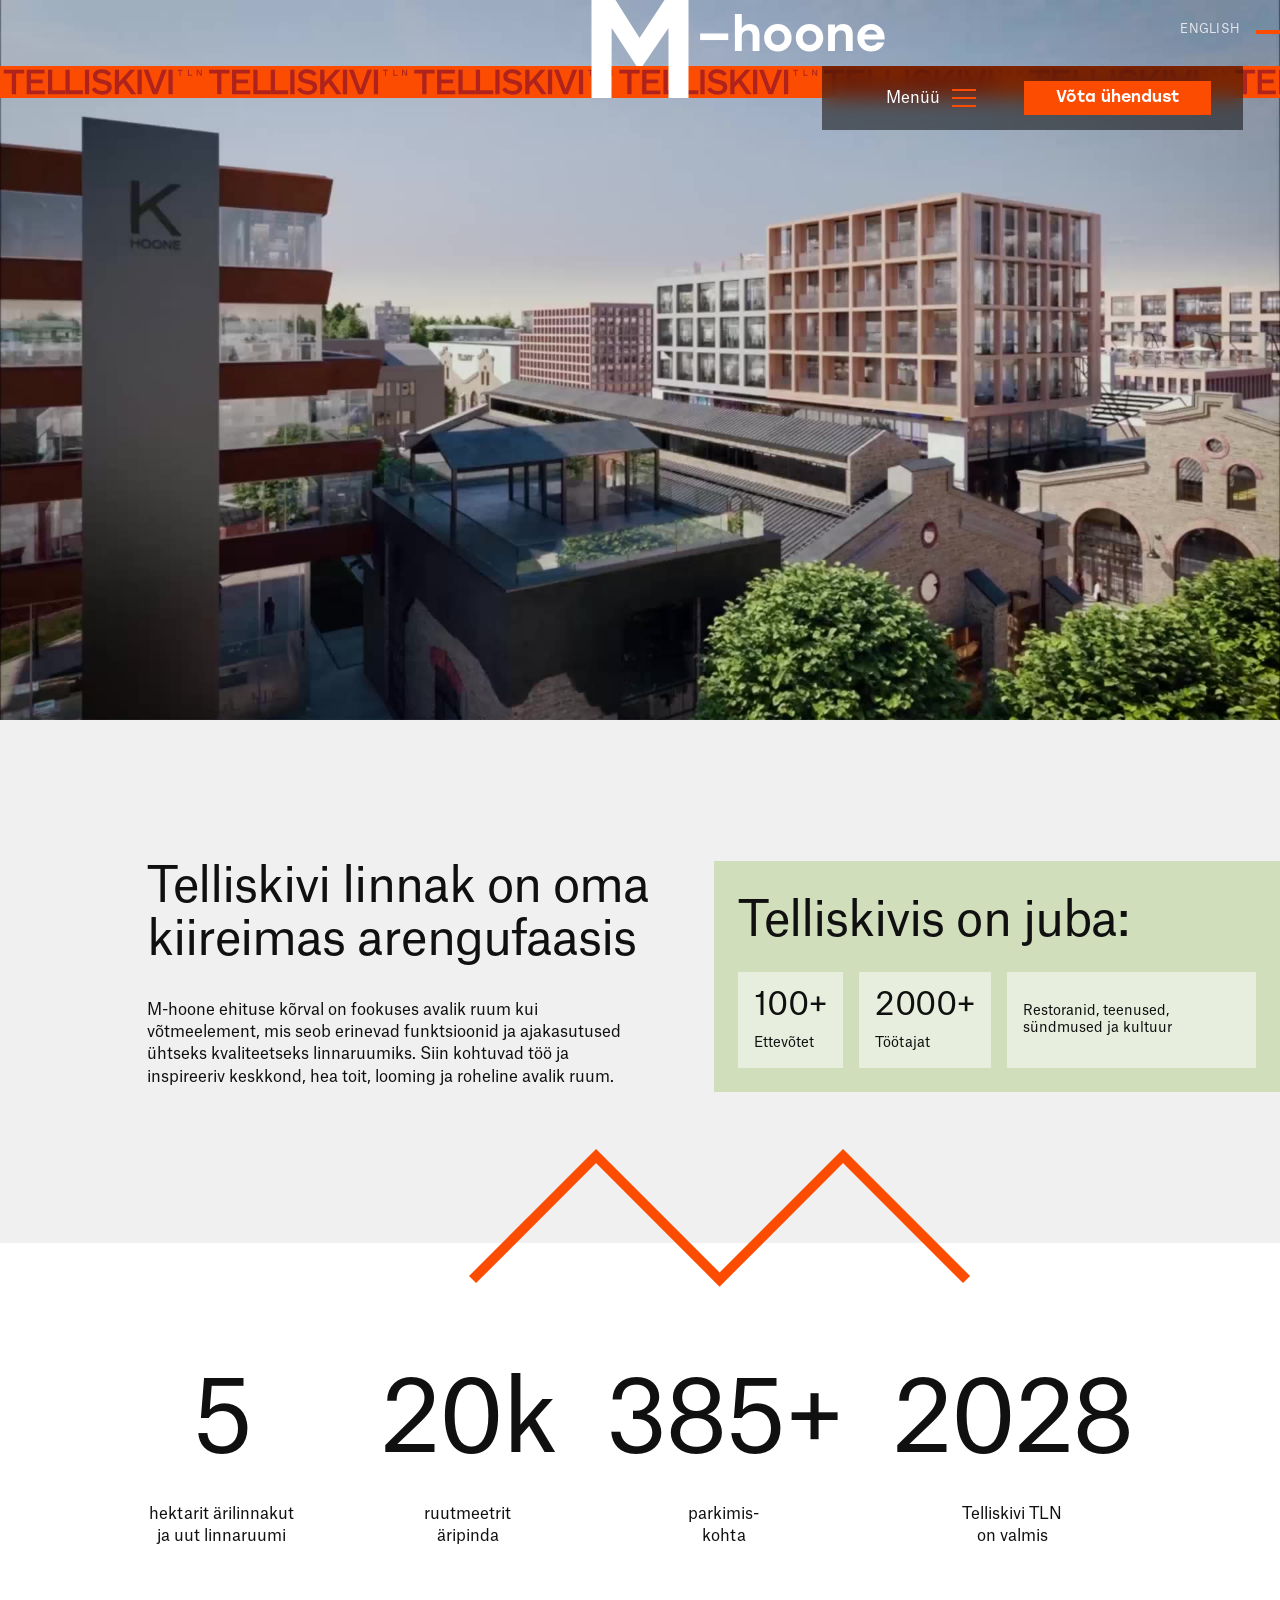
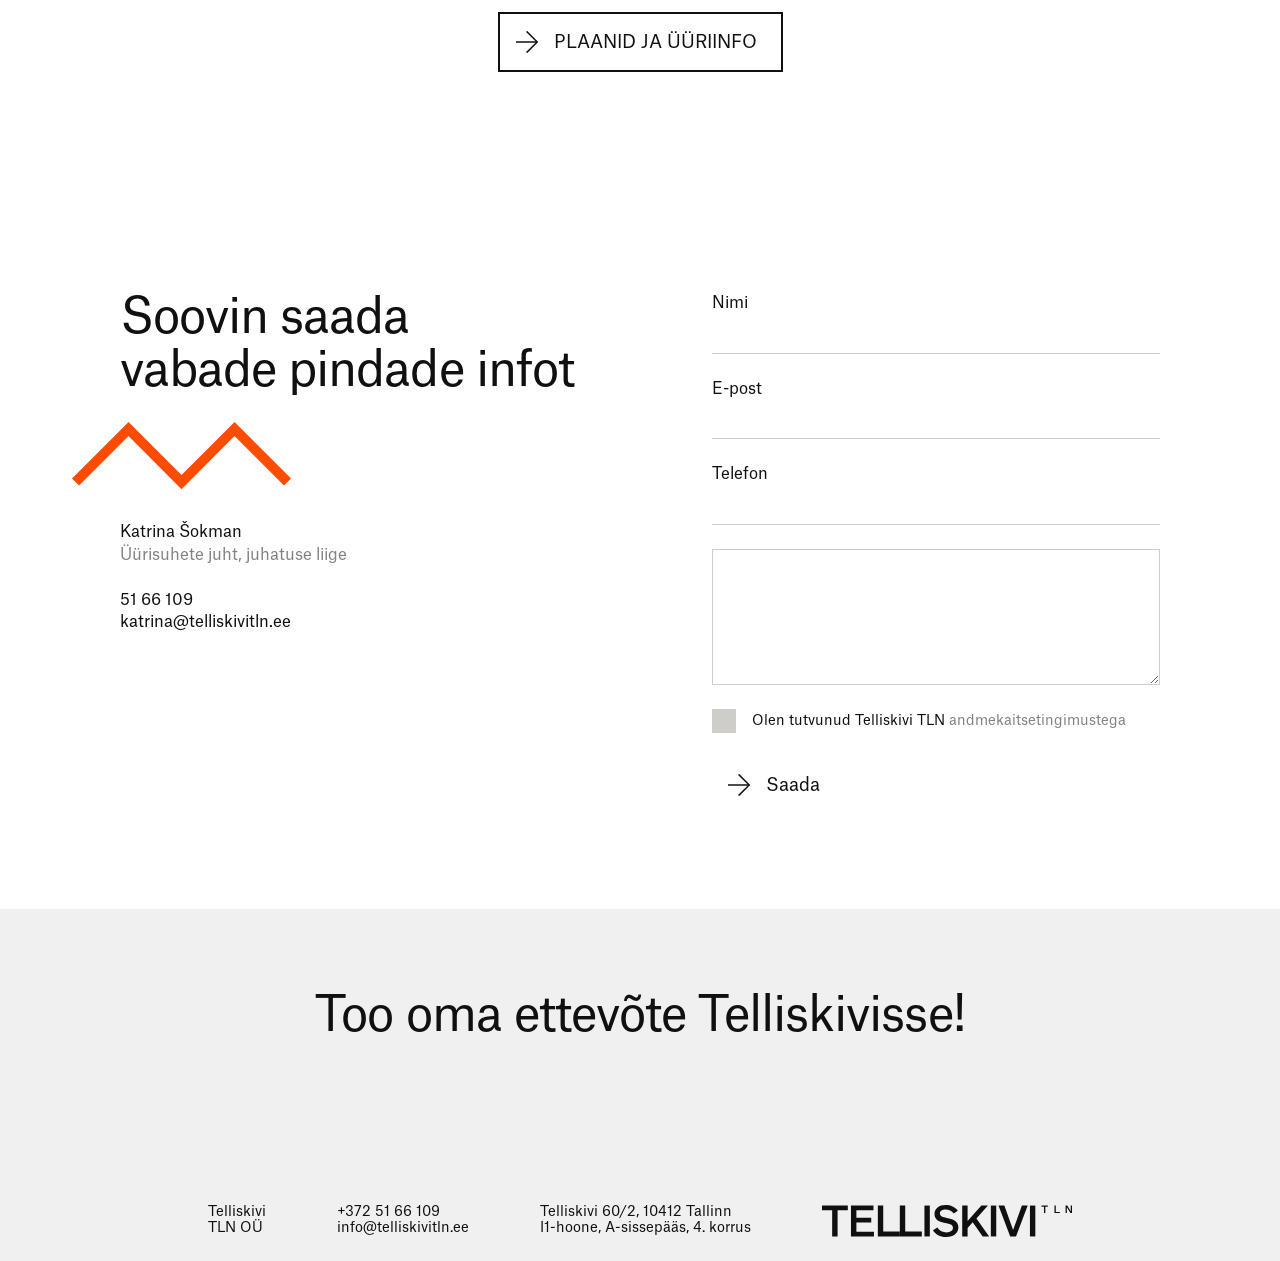
==== commit 18e915a1: "Add files via upload" ====
--- a/index.html
+++ b/index.html
@@ -217,6 +217,7 @@
 
         <p class="contact__sent" data-form-message hidden>Alt&auml;nan! V&otilde;tame teiega peagi &uuml;hendust.</p>
       </form>
+      </div>
 
       <svg class="zigzag zigzag--contact" viewBox="0 0 220 68" aria-hidden="true" data-reveal data-reveal-delay="120">
         <path d="M3.53564 60.0713L56.5356 7.07129L109.536 60.0713L162.536 7.07129L215.536 60.0713"/>
--- a/assets/css/tokens.css
+++ b/assets/css/tokens.css
@@ -103,9 +103,13 @@
   --font-display: "Stolzl", system-ui, -apple-system, sans-serif;
 
   /* Figma text styles, verbatim */
-  --fs-h2:      100px;  --ls-h2: -3px;   --lh-h2: 1.1;   /* M-hoone H2 */
-  --fs-h1:       48px;  --ls-h1: -2px;   --lh-h1: 1.1;   /* M-hoone H1 */
-  --fs-h3:       32px;  --ls-h3: -2px;   --lh-h3: 1.1;   /* M-hoone H3 */
+  /* Figma states the tracking on these three as a PERCENTAGE, not pixels —
+     M-hoone H1 and H3 are -2%, H2 is -3%. They were px here, which made the
+     headings about twice as tight as the file. -0.02em is the same number
+     Figma means, and it keeps up when the size changes at small widths. */
+  --fs-h2:      100px;  --ls-h2: -0.03em;  --lh-h2: 1.1;   /* M-hoone H2 */
+  --fs-h1:       48px;  --ls-h1: -0.02em;  --lh-h1: 1.1;   /* M-hoone H1 */
+  --fs-h3:       32px;  --ls-h3: -0.02em;  --lh-h3: 1.1;   /* M-hoone H3 */
   --fs-menu:     18px;  --lh-menu: 24px;                 /* Menüü */
   --fs-b1:       16px;  --lh-b1: 1.4;
   --fs-b2:       14px;  --lh-b2: 1.2;
@@ -136,4 +140,4 @@
 }
 
 @media (max-width: 1200px) { :root { --gutter: 48px; } }
-@media (max-width: 700px)  { :root { --gutter: 20px; --fs-h2: 52px; --ls-h2: -1.5px; --fs-h1: 32px; --ls-h1: -1px; --fs-h3: 24px; } }
+@media (max-width: 700px)  { :root { --gutter: 20px; --fs-h2: 52px; --fs-h1: 32px; --fs-h3: 24px; } }
--- a/assets/css/style.css
+++ b/assets/css/style.css
@@ -395,7 +395,15 @@
 
 .contact__person { margin-top: 124px; width: 291px; font-size: var(--fs-b1); line-height: var(--lh-b1); }
 .contact__name { font-size: var(--fs-b1); }
-.contact__role { color: #828282; margin-bottom: var(--lh-b1); }
+.contact__role {
+  color: #828282;
+  /* Figma 1:348 puts one empty line between the role and the phone number,
+     so the gap is exactly one line box: 16px x 1.4 = 22.4px. (This used to
+     read `margin-bottom: var(--lh-b1)` — a unitless 1.4, which is not a
+     length, so the browser dropped the whole declaration and the gap
+     vanished.) */
+  margin-bottom: calc(var(--fs-b1) * var(--lh-b1));
+}
 .contact__line a { transition: color var(--dur-fast) var(--ease); }
 .contact__line a:hover { color: var(--c-orange); }
 
@@ -990,7 +998,7 @@
   display: flex;
   flex-direction: column;
   gap: var(--sp-4);
-  align-items: center;
+  align-items: flex-start;   /* the button lines up with the text, not centred */
   width: auto;
   min-height: 333px;
   padding: var(--sp-6);
@@ -1108,3 +1116,243 @@
 .tab.is-active .tab__mark { opacity: 1; }
 .tab.is-active { color: var(--c-black); }
 
+
+/* ============================================================
+   3D VAADE (Figma 1:27552)
+   The 8.4MB SVG export is one 3200x2263 JPEG plus 15 paths, so the
+   render ships as a JPG and only the two building outlines are kept
+   live. Hovering tints the building and raises a tooltip on a leader.
+   ============================================================ */
+
+.hot3d { position: absolute; inset: 0; width: 100%; height: 100%; }
+
+.h3 { cursor: pointer; }
+
+.h3 path {
+  fill: var(--c-orange);
+  fill-opacity: 0;
+  transition: fill-opacity var(--dur) var(--ease);
+}
+
+/* 0.8 is the value on the baked-in state in the export */
+.h3:hover path,
+.h3.is-on path { fill-opacity: 0.8; }
+
+.tip3d {
+  position: absolute;
+  z-index: 5;
+  display: flex;
+  flex-direction: column;
+  align-items: center;
+  opacity: 0;
+  transition: opacity var(--dur) var(--ease);
+  pointer-events: none;
+}
+
+.tip3d.is-on { opacity: 1; }
+
+.tip3d__box {
+  padding: 16px 20px;
+  background: var(--c-white);
+  filter: drop-shadow(0 0 16px rgba(0, 0, 0, 0.2));
+  font-size: var(--fs-h3);
+  line-height: var(--lh-h3);
+  letter-spacing: var(--ls-h3);
+  color: var(--c-black);
+  white-space: nowrap;
+}
+
+/* the 4x32 white bar hanging from the box down onto the roof */
+.tip3d__leader { width: 4px; height: 32px; background: var(--c-white); }
+
+@media (max-width: 900px) {
+  .tip3d__box { padding: 10px 14px; font-size: var(--fs-b1); line-height: var(--lh-b1); letter-spacing: 0; }
+  .tip3d__leader { height: 20px; }
+}
+
+/* ============================================================
+   DETAILVAADE (Figma 1:61366) — opened by "Vaata plaani"
+   ============================================================ */
+
+.detail { background: var(--c-lightgrey); padding-block: 96px 64px; }
+
+.detail__grid {
+  display: grid;
+  grid-template-columns: 300px minmax(0, 1fr);
+  gap: 0;
+  padding-inline: 142px;
+  align-items: start;
+}
+
+.detail__side { display: flex; flex-direction: column; gap: var(--sp-8); align-items: flex-start; }
+
+/* --- back link (1:61407) ----------------------------------- */
+
+.tagasi {
+  display: inline-flex;
+  align-items: center;
+  gap: 8.5px;
+  padding: 0;
+  border: 0;
+  background: none;
+  color: var(--c-black);
+  font-family: var(--font-body);
+  font-size: var(--fs-b1);
+  line-height: var(--lh-b1);
+  cursor: pointer;
+  transition: color var(--dur-fast) var(--ease);
+}
+
+.tagasi__arrow { flex: none; width: 18px; height: 18px; transform: rotate(180deg); transition: transform var(--dur) var(--ease-out); }
+.tagasi:hover { color: var(--c-orange); }
+.tagasi:hover .tagasi__arrow { transform: rotate(180deg) translateX(4px); }
+
+/* --- spec list (1:61417) ------------------------------------ */
+
+.spec { display: flex; flex-direction: column; gap: var(--sp-6); width: 252px; }
+
+/* floor number, in oranži hover rather than the base orange */
+.spec__korrus {
+  position: relative;
+  align-self: flex-start;
+  font-size: var(--fs-h3);
+  line-height: var(--lh-h3);
+  letter-spacing: var(--ls-h3);
+  color: var(--c-orange-hover);
+}
+
+/* Figma 8:39409 "Rectangle 5" — the same highlight bar the headings use
+   elsewhere, in white. Invisible while this section was white. */
+.spec__korrus::before {
+  content: "";
+  position: absolute;
+  left: -12px;
+  top: 3px;
+  width: 79px;
+  height: 24px;
+  background: var(--c-white);
+}
+.spec__korrus > span { position: relative; }
+
+.spec__row { display: flex; align-items: flex-start; justify-content: space-between; gap: var(--sp-4); }
+.spec__row--wide .spec__cell { flex: 1; }
+.spec__cell { display: flex; flex-direction: column; gap: var(--sp-4); flex: 1 0 0; min-width: 0; }
+
+.spec__label { font-size: var(--fs-b3); line-height: var(--lh-b3); color: var(--c-orange); }
+
+.spec__value {
+  overflow-wrap: break-word;
+  font-family: var(--font-display);
+  font-weight: 500;
+  font-size: var(--fs-b1);
+  line-height: var(--lh-b1);
+  color: var(--c-black);
+}
+
+.spec__note { font-size: var(--fs-b3); line-height: var(--lh-b3); color: var(--c-black); }
+
+.spec__cta { text-transform: uppercase; }
+
+/* --- mini locator (1:61453) --------------------------------- */
+
+.locator { width: 280px; }
+.locator img { width: 100%; height: auto; }
+
+/* --- floor plan (6:30120) -----------------------------------
+   The stage is Figma's own 777x659 box, so the plan drawing, the unit
+   outline and the label card all sit at the coordinates from the file.
+   The compass is no longer part of it — it hangs off the column instead. */
+
+.detail__main { position: relative; min-width: 0; }
+
+.detail__plan {
+  position: relative;
+  width: 100%;
+  max-width: 777px;
+  aspect-ratio: 777 / 659;
+}
+
+.plaan__img,
+.plaan__units {
+  position: absolute;
+  inset: 0;
+  width: 100%;
+  height: 100%;
+}
+
+.plaan__img { object-fit: contain; }
+
+/* the unit outline — oranži hover, per Figma */
+.pu {
+  fill: var(--c-orange-hover);
+  fill-opacity: 0;
+  transition: fill-opacity var(--dur) var(--ease);
+}
+.pu.is-on { fill-opacity: 1; }
+
+/* label card + leader (1:61507) */
+.plaan__tip {
+  position: absolute;
+  left: 11.97%;              /* 93 / 777 */
+  top: 4.86%;                /* 32 / 659 */
+  width: 26.77%;             /* 208 / 777 */
+  display: flex;
+  flex-direction: column;
+  align-items: center;
+}
+
+.plaan__tip-box {
+  display: flex;
+  flex-direction: column;
+  gap: 48px;
+  width: 100%;
+  padding: 16px;
+  background: var(--c-white);
+  filter: drop-shadow(0 0 16px rgba(0, 0, 0, 0.2));
+}
+
+.plaan__tip-kood {
+  font-size: var(--fs-h1);
+  line-height: var(--lh-h1);
+  letter-spacing: var(--ls-h1);
+}
+
+.plaan__tip-m2 { font-size: var(--fs-b1); line-height: var(--lh-b1); }
+
+.plaan__tip-leader { width: 4px; height: 32px; background: var(--c-white); }
+
+/* the plan's own N-S compass (6:30098). Deliberately NOT the same
+   orientation as the minimap's — the floor plan is drawn to a different
+   north, so the two compasses are independent. It sits at the top now, and
+   is pinned to the right of the whole column rather than to the drawing. */
+.plaan__ilmakaar {
+  position: absolute;
+  top: 55px;
+  right: 8px;
+  width: 55px;
+  height: auto;
+  overflow: visible;
+}
+
+@media (max-width: 1200px) {
+  .detail__grid { padding-inline: var(--gutter); }
+}
+
+@media (max-width: 900px) {
+  .detail__grid { grid-template-columns: 1fr; gap: var(--sp-7); }
+  .plaan__tip { width: 60%; }
+  .plaan__tip-box { gap: var(--sp-5); }
+  .plaan__tip-kood { font-size: var(--fs-h3); line-height: var(--lh-h3); letter-spacing: var(--ls-h3); }
+  .spec, .locator { width: 100%; max-width: 320px; }
+}
+
+/* --- minimap (Figma 1:61453) -------------------------------
+   Inlined so the highlight can follow the open unit. Orange marks
+   the building; the darker band marks the space inside it. */
+
+.minimap { width: 100%; height: auto; display: block; }
+
+.mm__b { fill: #D9D9D9; transition: fill var(--dur) var(--ease); }
+.mm__b.is-on { fill: var(--c-orange); }
+
+.mm__unit { transition: opacity var(--dur) var(--ease); }
